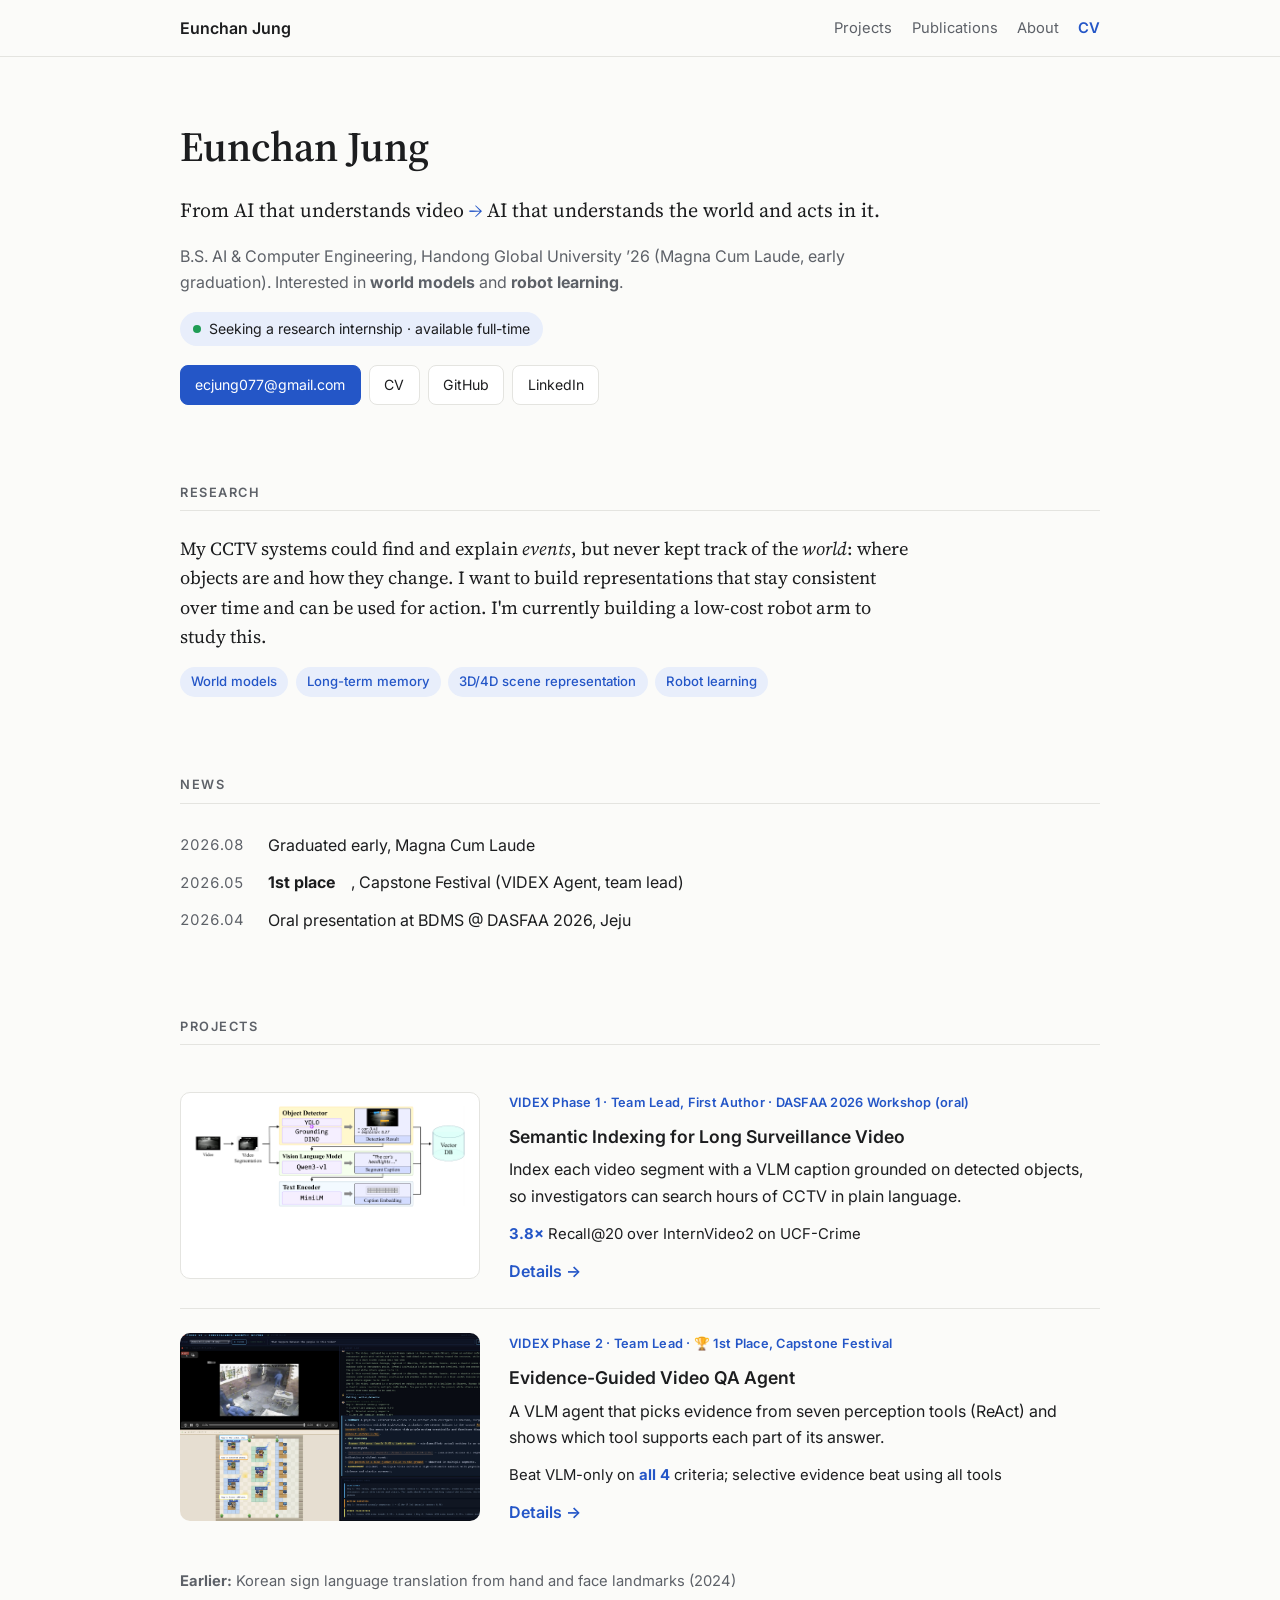
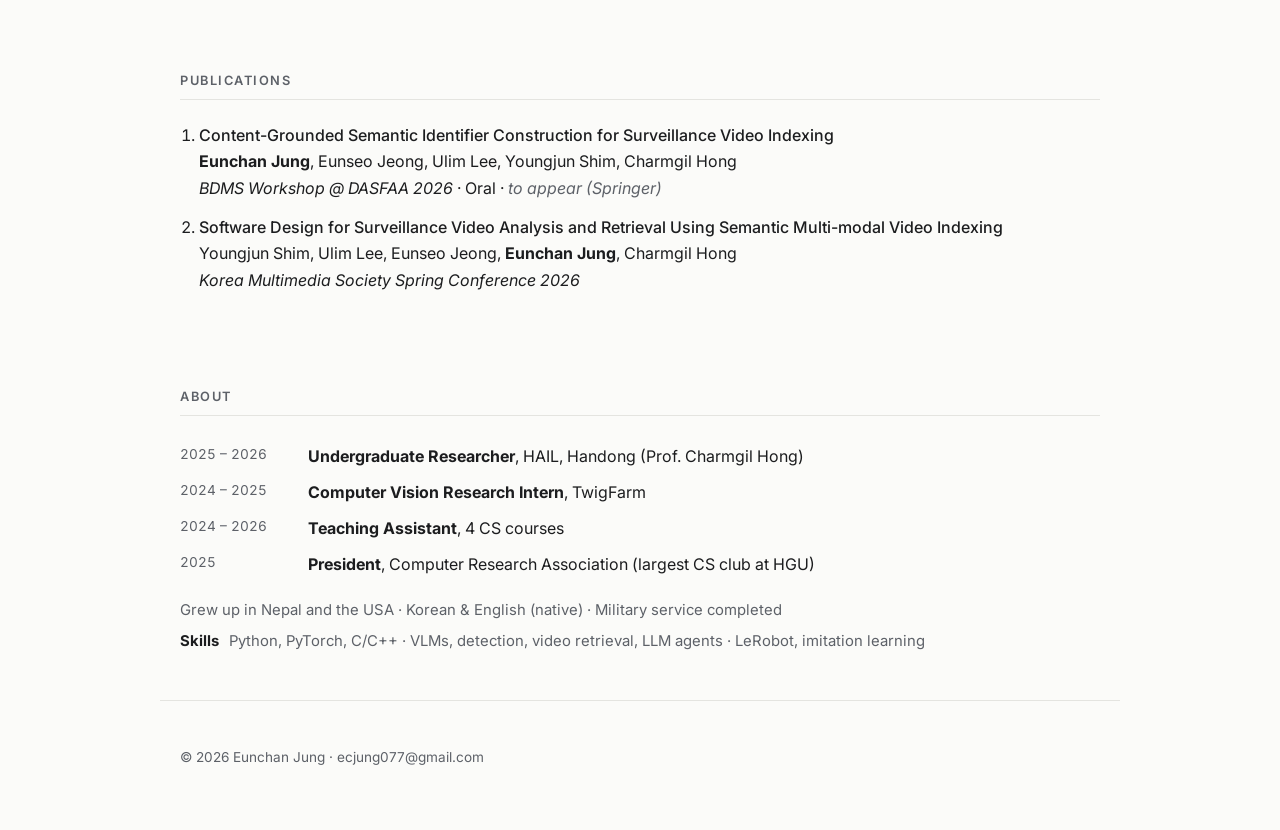
==== index.html @ 6996e704 "Initial personal website Co-Authored-By: Claude Opus 5.5 <noreply@anthropic.com>" ====
<!DOCTYPE html>
<html lang="en">
<head>
  <meta charset="UTF-8" />
  <meta name="viewport" content="width=device-width, initial-scale=1.0" />
  <title>Eunchan Jung</title>
  <meta name="description" content="Eunchan Jung — from video understanding to world models and robot learning." />
  <link rel="preconnect" href="https://fonts.googleapis.com" />
  <link rel="preconnect" href="https://fonts.gstatic.com" crossorigin />
  <link href="https://fonts.googleapis.com/css2?family=Inter:wght@400;500;600;700&family=Source+Serif+4:wght@500;600&display=swap" rel="stylesheet" />
  <link rel="stylesheet" href="css/style.css" />
</head>
<body>

  <header class="nav">
    <div class="wrap nav-inner">
      <a class="nav-name" href="#top">Eunchan Jung</a>
      <nav class="nav-links">
        <a href="#projects">Projects</a>
        <a href="#publications">Publications</a>
        <a href="#about">About</a>
        <a href="assets/pdf/Eunchan_Jung_CV.pdf" class="nav-cv">CV</a>
      </nav>
    </div>
  </header>

  <main id="top" class="wrap">

    <!-- ===================== HERO ===================== -->
    <!-- When the intro video is ready: remove "solo" and uncomment the video block below. -->
    <section class="hero solo">
      <div class="hero-text">
        <img class="avatar" src="assets/img/profile.jpg" alt="Eunchan Jung" onerror="this.style.display='none'" />
        <h1>Eunchan Jung</h1>
        <p class="tagline">From AI that understands video <span class="arrow">→</span> AI that understands the world and acts in it.</p>
        <p class="lead">
          B.S. AI &amp; Computer Engineering, Handong Global University ’26 (Magna Cum Laude, early graduation).
          Interested in <strong>world models</strong> and <strong>robot learning</strong>.
        </p>
        <p class="status"><span class="dot"></span> Seeking a research internship · available full-time</p>
        <div class="links">
          <a class="btn primary" href="mailto:ecjung077@gmail.com">ecjung077@gmail.com</a>
          <a class="btn" href="assets/pdf/Eunchan_Jung_CV.pdf">CV</a>
          <a class="btn" href="https://github.com/248Kobe">GitHub</a>
          <a class="btn" href="https://www.linkedin.com/in/ecjung077/">LinkedIn</a>
        </div>
      </div>
      <!-- TODO: 60-second intro video
      <div class="media video">
        <iframe src="https://www.youtube.com/embed/VIDEO_ID" title="Intro" allowfullscreen></iframe>
      </div>
      -->
    </section>

    <!-- ===================== RESEARCH ===================== -->
    <section id="research">
      <h2>Research</h2>
      <p class="statement">
        My CCTV systems could find and explain <em>events</em>, but never kept track of the <em>world</em>:
        where objects are and how they change. I want to build representations that stay consistent over time
        and can be used for action. I'm currently building a low-cost robot arm to study this.
      </p>
      <p class="chips">
        <span>World models</span><span>Long-term memory</span><span>3D/4D scene representation</span><span>Robot learning</span>
      </p>
    </section>

    <!-- ===================== NEWS ===================== -->
    <section id="news">
      <h2>News</h2>
      <ul class="news">
        <li><time>2026.08</time> Graduated early, Magna Cum Laude</li>
        <li><time>2026.05</time> <strong>1st place</strong>, Capstone Festival (VIDEX Agent, team lead)</li>
        <li><time>2026.04</time> Oral presentation at BDMS @ DASFAA 2026, Jeju</li>
      </ul>
    </section>

    <!-- ===================== PROJECTS ===================== -->
    <section id="projects">
      <h2>Projects</h2>

      <article class="project">
        <a class="media fig" href="videx.html#phase1">
          <img src="assets/img/videx_phase1.png" alt="VIDEX semantic indexing pipeline" />
        </a>
        <div class="project-body">
          <p class="kicker">VIDEX Phase 1 · Team Lead, First Author · DASFAA 2026 Workshop (oral)</p>
          <h3>Semantic Indexing for Long Surveillance Video</h3>
          <p>Index each video segment with a VLM caption grounded on detected objects, so investigators can search hours of CCTV in plain language.</p>
          <p class="result"><b>3.8×</b> Recall@20 over InternVideo2 on UCF-Crime</p>
          <a class="more" href="videx.html#phase1">Details →</a>
        </div>
      </article>

      <article class="project">
        <a class="media" href="videx.html#phase2">
          <img src="assets/img/videx_agent_gui.jpg" alt="VIDEX Agent interface" />
        </a>
        <div class="project-body">
          <p class="kicker">VIDEX Phase 2 · Team Lead · 🏆 1st Place, Capstone Festival</p>
          <h3>Evidence-Guided Video QA Agent</h3>
          <p>A VLM agent that picks evidence from seven perception tools (ReAct) and shows which tool supports each part of its answer.</p>
          <p class="result">Beat VLM-only on <b>all 4</b> criteria; selective evidence beat using all tools</p>
          <a class="more" href="videx.html#phase2">Details →</a>
        </div>
      </article>

      <!-- Robot arm card: hidden until results are in; then uncomment and move above VIDEX.
      <article class="project" id="robot">
        <div class="media">
          TODO: img src="assets/img/robot_arm.gif"
          <div class="placeholder">Robot arm GIF</div>
        </div>
        <div class="project-body">
          <p class="kicker">Independent · In progress</p>
          <h3>When Robot Policies Lose Track of the World</h3>
          <p>A 3D-printed robot arm and ACT policies, tested under object displacement and occlusion.</p>
          TODO result line: Success drops from X% to Y% when ...
        </div>
      </article>
      -->

      <p class="earlier"><b>Earlier:</b> Korean sign language translation from hand and face landmarks (2024)</p>
    </section>

    <!-- ===================== PUBLICATIONS ===================== -->
    <section id="publications">
      <h2>Publications</h2>
      <ol class="pubs">
        <li>
          <span class="pub-title">Content-Grounded Semantic Identifier Construction for Surveillance Video Indexing</span>
          <strong>Eunchan Jung</strong>, Eunseo Jeong, Ulim Lee, Youngjun Shim, Charmgil Hong<br />
          <em>BDMS Workshop @ DASFAA 2026</em> · Oral · <span class="soon">to appear (Springer)</span>
          <!-- TODO: when published, add <a href="SPRINGER_URL">[Springer]</a> -->
        </li>
        <li>
          <span class="pub-title">Software Design for Surveillance Video Analysis and Retrieval Using Semantic Multi-modal Video Indexing</span>
          Youngjun Shim, Ulim Lee, Eunseo Jeong, <strong>Eunchan Jung</strong>, Charmgil Hong<br />
          <em>Korea Multimedia Society Spring Conference 2026</em>
        </li>
      </ol>
    </section>

    <!-- ===================== ABOUT ===================== -->
    <section id="about">
      <h2>About</h2>
      <ul class="timeline">
        <li><span class="when">2025 – 2026</span><div><strong>Undergraduate Researcher</strong>, HAIL, Handong (Prof. Charmgil Hong)</div></li>
        <li><span class="when">2024 – 2025</span><div><strong>Computer Vision Research Intern</strong>, TwigFarm</div></li>
        <li><span class="when">2024 – 2026</span><div><strong>Teaching Assistant</strong>, 4 CS courses</div></li>
        <li><span class="when">2025</span><div><strong>President</strong>, Computer Research Association (largest CS club at HGU)</div></li>
      </ul>
      <p class="about-line">
        Grew up in Nepal and the USA · Korean &amp; English (native) · Military service completed
      </p>
      <p class="about-line">
        <b>Skills</b> Python, PyTorch, C/C++ · VLMs, detection, video retrieval, LLM agents · LeRobot, imitation learning
      </p>
    </section>

  </main>

  <footer class="wrap footer">
    <p>© <span id="year"></span> Eunchan Jung · ecjung077@gmail.com</p>
  </footer>
  <script>document.getElementById('year').textContent = new Date().getFullYear();</script>
</body>
</html>
---- css/style.css ----
/* ---------- Tokens ---------- */
:root {
  --bg: #fbfbf9;
  --surface: #ffffff;
  --text: #1c1d1f;
  --muted: #5d6168;
  --line: #e4e4e0;
  --accent: #2456c7;
  --accent-soft: #e8eefb;
  --ok: #1f9d55;
  --radius: 10px;
  --max: 960px;
  color-scheme: light;
}
@media (prefers-color-scheme: dark) {
  :root {
    --bg: #131416;
    --surface: #1b1c1f;
    --text: #e8e8e6;
    --muted: #a0a3a9;
    --line: #2c2e32;
    --accent: #7ea2ff;
    --accent-soft: #1e2740;
    color-scheme: dark;
  }
}

/* ---------- Base ---------- */
* { box-sizing: border-box; }
html { scroll-behavior: smooth; scroll-padding-top: 72px; }
body {
  margin: 0;
  background: var(--bg);
  color: var(--text);
  font: 16px/1.65 "Inter", system-ui, -apple-system, "Segoe UI", sans-serif;
}
img { max-width: 100%; display: block; }
a { color: var(--accent); text-decoration: none; }
a:hover { text-decoration: underline; }
.wrap { max-width: var(--max); margin: 0 auto; padding-inline: 20px; }

h1, h2, h3 { line-height: 1.25; margin: 0 0 .5em; }
h1 { font-family: "Source Serif 4", Georgia, serif; font-size: clamp(2rem, 5vw, 2.6rem); font-weight: 600; }
h2 {
  font-size: .8rem; letter-spacing: .12em; text-transform: uppercase;
  color: var(--muted); font-weight: 600;
  padding-bottom: .6rem; border-bottom: 1px solid var(--line); margin-bottom: 1.4rem;
}
h3 { font-size: 1.1rem; font-weight: 600; }
section { padding-block: 2.5rem; }

/* ---------- Nav ---------- */
.nav {
  position: sticky; top: 0; z-index: 10;
  background: color-mix(in srgb, var(--bg) 88%, transparent);
  backdrop-filter: blur(8px);
  border-bottom: 1px solid var(--line);
}
.nav-inner { display: flex; align-items: center; justify-content: space-between; height: 56px; gap: 1rem; }
.nav-name { font-weight: 600; color: var(--text); }
.nav-links { display: flex; gap: 1.2rem; font-size: .92rem; }
.nav-links a { color: var(--muted); }
.nav-links a:hover { color: var(--text); text-decoration: none; }
.nav-links .nav-cv { color: var(--accent); font-weight: 600; }
@media (max-width: 600px) {
  .nav-links a:not(.nav-cv) { display: none; }
}

/* ---------- Hero ---------- */
.hero {
  display: grid; grid-template-columns: 1.1fr 1fr; gap: 2.5rem; align-items: center;
  padding-block: 4rem 2.5rem;
}
.avatar { width: 88px; height: 88px; border-radius: 50%; object-fit: cover; margin-bottom: 1rem; }
.tagline { font-family: "Source Serif 4", Georgia, serif; font-size: 1.25rem; margin: 0 0 1rem; }
.tagline .arrow { color: var(--accent); }
.lead { color: var(--muted); margin: 0 0 1rem; }
.status {
  display: inline-flex; align-items: center; gap: .5rem;
  font-size: .88rem; padding: .35rem .8rem; border-radius: 999px;
  background: var(--accent-soft); margin: 0 0 1.2rem;
}
.dot { width: 8px; height: 8px; border-radius: 50%; background: var(--ok); }
.links { display: flex; flex-wrap: wrap; gap: .5rem; }
.btn {
  font-size: .88rem; padding: .45rem .9rem; border-radius: 8px;
  border: 1px solid var(--line); color: var(--text); background: var(--surface);
}
.btn:hover { border-color: var(--accent); text-decoration: none; }
.btn.primary { background: var(--accent); border-color: var(--accent); color: #fff; }
.hero.solo { grid-template-columns: 1fr; max-width: 46rem; }
@media (max-width: 760px) {
  .hero { grid-template-columns: 1fr; padding-top: 2.5rem; }
}

/* ---------- Media / placeholders ---------- */
.media { aspect-ratio: 16 / 10; border-radius: var(--radius); overflow: hidden; background: var(--surface); max-width: 100%; }
.media.video { aspect-ratio: 16 / 9; }
.media iframe, .media img, .media video { width: 100%; height: 100%; border: 0; object-fit: cover; }
.placeholder {
  height: 100%; display: grid; place-items: center; text-align: center;
  border: 2px dashed var(--line); border-radius: var(--radius);
  color: var(--muted); font-size: .9rem; padding: 1rem;
}

/* ---------- News ---------- */
.news { list-style: none; padding: 0; margin: 0; }
.news li { display: flex; gap: 1rem; padding: .35rem 0; }
.news time { flex: 0 0 4.5rem; color: var(--muted); font-variant-numeric: tabular-nums; font-size: .92rem; padding-top: .1rem; }

/* ---------- Research ---------- */
.interests { padding-left: 1.2rem; }
.interests li { margin-bottom: .35rem; }

/* ---------- Projects ---------- */
.project {
  display: grid; grid-template-columns: 300px 1fr; gap: 1.8rem;
  padding: 1.5rem 0; border-bottom: 1px solid var(--line);
}
.project:last-of-type { border-bottom: 0; }
.project p { margin: 0 0 .8rem; }
.kicker { font-size: .8rem; color: var(--accent); font-weight: 600; letter-spacing: .02em; }
.takeaway { background: var(--accent-soft); padding: .6rem .9rem; border-radius: 8px; font-size: .95rem; }
.tags { display: flex; flex-wrap: wrap; gap: .4rem; }
.tags span { font-size: .75rem; padding: .15rem .55rem; border-radius: 999px; border: 1px solid var(--line); color: var(--muted); }
.plinks { font-size: .9rem; font-weight: 500; }
.phases { padding-left: 1.1rem; margin: 0 0 .8rem; font-size: .95rem; }
.phases li { margin-bottom: .3rem; }
@media (max-width: 760px) {
  .project { grid-template-columns: 1fr; gap: 1rem; }
}

.table-wrap { overflow-x: auto; margin-bottom: .8rem; }
table { border-collapse: collapse; width: 100%; font-size: .9rem; }
th, td { text-align: left; padding: .4rem .7rem; border-bottom: 1px solid var(--line); }
th { color: var(--muted); font-weight: 600; }
td:last-child, th:last-child { text-align: right; font-variant-numeric: tabular-nums; }

/* ---------- Publications ---------- */
.pubs { padding-left: 1.2rem; }
.pubs li { margin-bottom: .8rem; }
.pub-title { display: block; font-weight: 500; }

/* ---------- About ---------- */
.about-grid { display: grid; grid-template-columns: repeat(auto-fit, minmax(220px, 1fr)); gap: 1.5rem; }
.about-grid p { margin: 0; color: var(--muted); }
.about-grid strong { color: var(--text); }

/* Project groups */
.group-head { margin: 1.5rem 0 .2rem; }
.group-head:first-of-type { margin-top: 0; }
.group-head h3 { font-size: 1.25rem; margin-bottom: .3rem; }
.group-head p { margin: 0; color: var(--muted); font-size: .92rem; }
.arc { display: inline-block; margin-top: .3rem; color: var(--text); }
.arc .arrow { color: var(--accent); }
.project h4 { font-size: 1.08rem; margin: 0 0 .6rem; line-height: 1.3; }
.project .media img { object-fit: cover; object-position: left top; }
.role { font-size: .93rem; border-left: 3px solid var(--accent); padding-left: .8rem; }
.soon { color: var(--muted); font-weight: 400; font-style: italic; }
tr.best td { font-weight: 600; color: var(--accent); }
.compact { list-style: none; padding: 0; margin: 0; }
.compact li { padding: .6rem 0; color: var(--muted); font-size: .95rem; }
.compact strong { color: var(--text); }
.when { color: var(--muted); font-size: .85rem; font-variant-numeric: tabular-nums; }

/* Project detail page */
.page-head { padding-block: 3.5rem 1.5rem; }
.page-head .meta { color: var(--muted); font-size: .9rem; margin: 0; }
.demo { padding-block: 0 1rem; }
.demo .media { max-width: 820px; }
.two-col { display: grid; grid-template-columns: 1fr 1fr; gap: 2rem; margin-bottom: 1rem; }
@media (max-width: 760px) { .two-col { grid-template-columns: 1fr; gap: .5rem; } }
section h4 { font-size: .98rem; margin: 1rem 0 .5rem; }
.steps { padding-left: 1.2rem; margin: 0; }
.steps li { margin-bottom: .45rem; }
.figure { margin: 1.5rem 0; }
.figure img { border-radius: var(--radius); border: 1px solid var(--line); }
/* Paper figures have a white background: keep them on white in both themes */
.media.fig { background: #fff; border: 1px solid var(--line); display: grid; place-items: center; padding: .6rem; }
.project .media.fig img { object-fit: contain; }
.paper-fig img { background: #fff; padding: .8rem; max-width: 900px; width: 100%; }
.figure figcaption { color: var(--muted); font-size: .88rem; margin-top: .6rem; }
.note { color: var(--muted); font-size: .88rem; margin: 0 0 .6rem; }
.findings { padding-left: 1.2rem; margin: .5rem 0 1.2rem; }
.findings li { margin-bottom: .35rem; }
table.wide td:not(:first-child), table.wide th:not(:first-child) { text-align: right; font-variant-numeric: tabular-nums; }
td.bad { color: #c0392b; font-weight: 600; }
.more { font-weight: 600; }

/* Concise layout helpers */
.statement { font-family: "Source Serif 4", Georgia, serif; font-size: 1.15rem; line-height: 1.6; max-width: 46rem; margin: 0 0 1rem; }
.chips { display: flex; flex-wrap: wrap; gap: .45rem; margin: 0; }
.chips span { font-size: .82rem; padding: .25rem .7rem; border-radius: 999px; background: var(--accent-soft); color: var(--accent); font-weight: 500; }
.result { font-size: .93rem; color: var(--text); margin: 0 0 .7rem !important; }
.result b { color: var(--accent); }
a.media { display: block; }
a.media:hover { opacity: .92; }
.earlier { color: var(--muted); font-size: .92rem; margin: 1.2rem 0 0; }
.about-line { color: var(--muted); font-size: .93rem; margin: .4rem 0; }
.about-line b { color: var(--text); margin-right: .4rem; }
.brief { display: grid; grid-template-columns: 5.5rem 1fr; gap: .45rem 1rem; margin: 1rem 0 1.4rem; max-width: 46rem; }
.brief dt { font-weight: 600; font-size: .85rem; color: var(--accent); padding-top: .1rem; }
.brief dd { margin: 0; }
.narrow { max-width: 30rem; }
#phase1, #phase2 { border-top: 1px solid var(--line); }

/* Experience timeline */
.timeline { list-style: none; padding: 0; margin: 0 0 1rem; }
.timeline li { display: grid; grid-template-columns: 7rem 1fr; gap: 1rem; padding: .3rem 0; }
.timeline small { color: var(--muted); font-size: .88rem; }
@media (max-width: 600px) {
  .timeline li { grid-template-columns: 1fr; gap: 0; }
}

.skills-title { margin-top: 2rem; }
.skills { display: grid; grid-template-columns: 11rem 1fr; gap: .55rem 1.2rem; margin: 0; }
.skills dt { font-weight: 600; font-size: .92rem; }
.skills dd { margin: 0; color: var(--muted); font-size: .95rem; }
.skills .learning { color: var(--accent); font-weight: 500; }
@media (max-width: 600px) {
  .skills { grid-template-columns: 1fr; gap: .1rem; }
  .skills dd { margin-bottom: .7rem; }
}

/* ---------- Footer ---------- */
.footer { padding-block: 2rem 3rem; color: var(--muted); font-size: .85rem; border-top: 1px solid var(--line); }
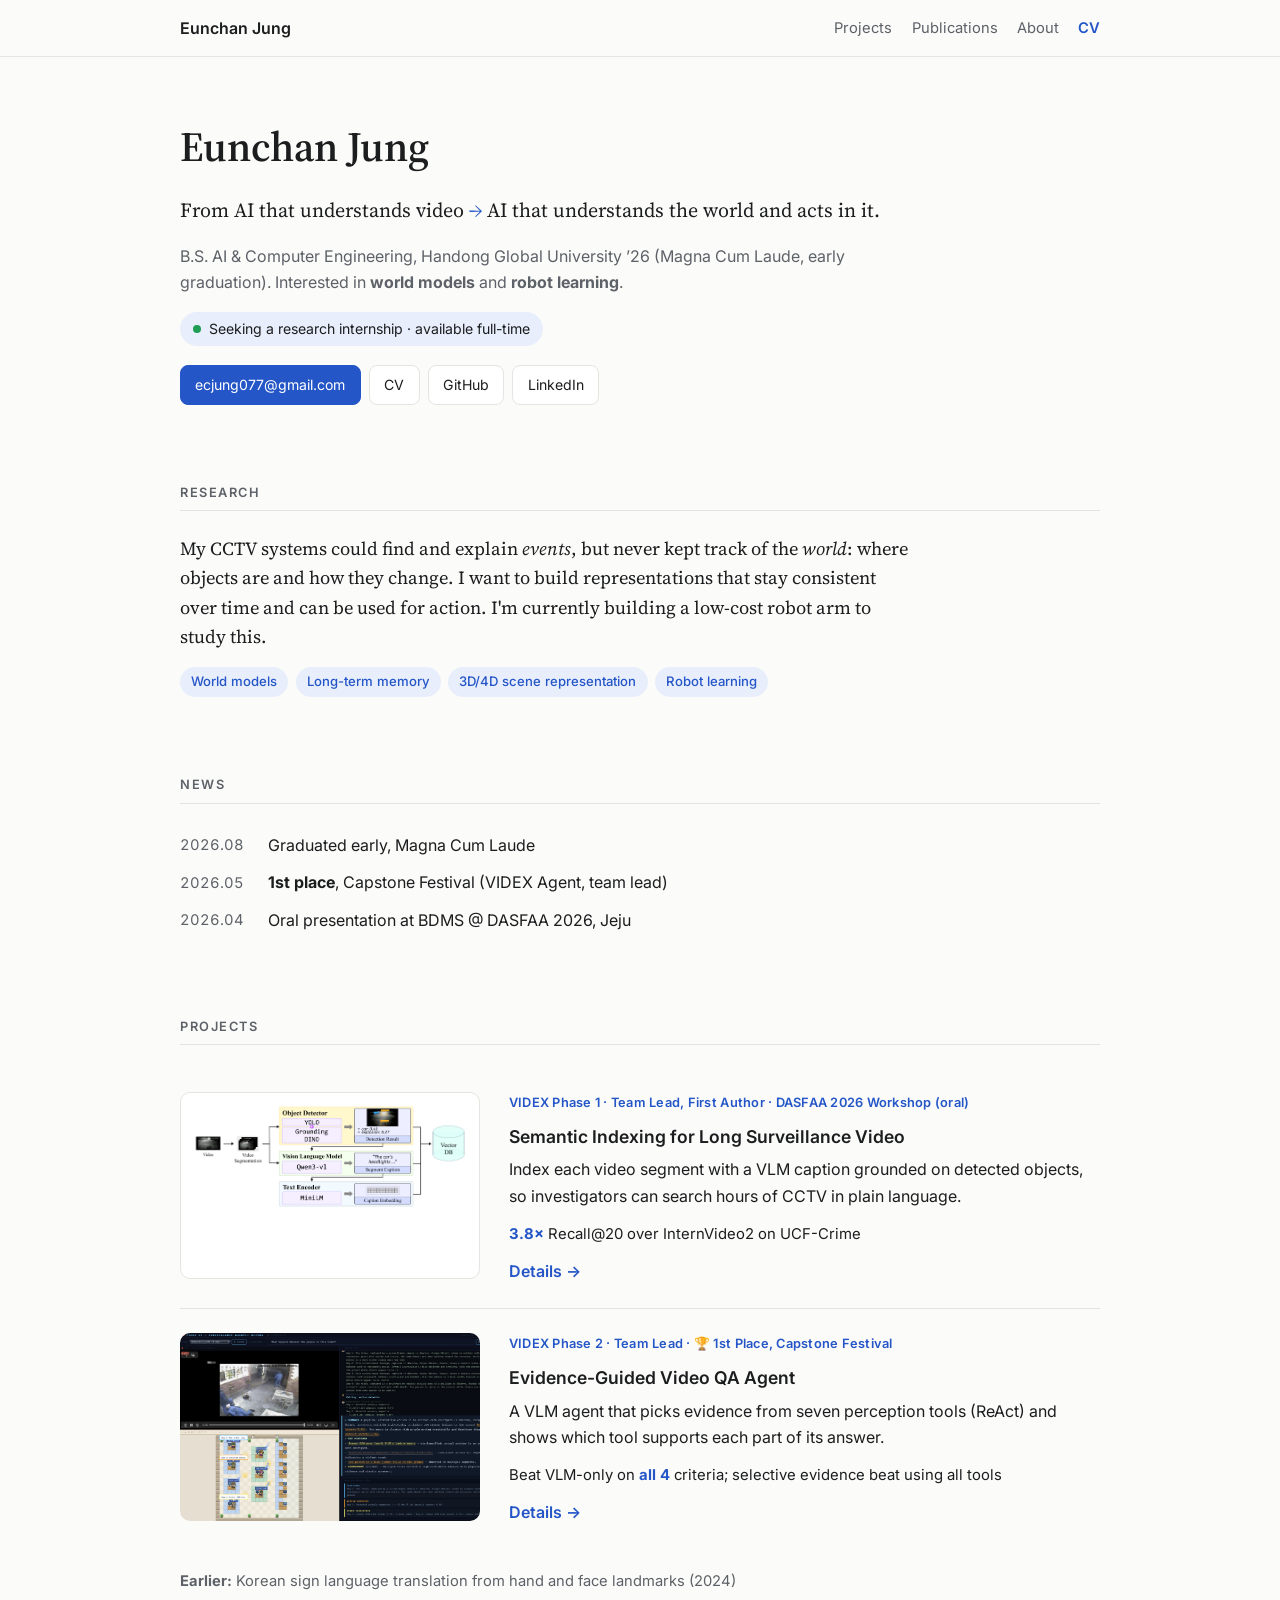
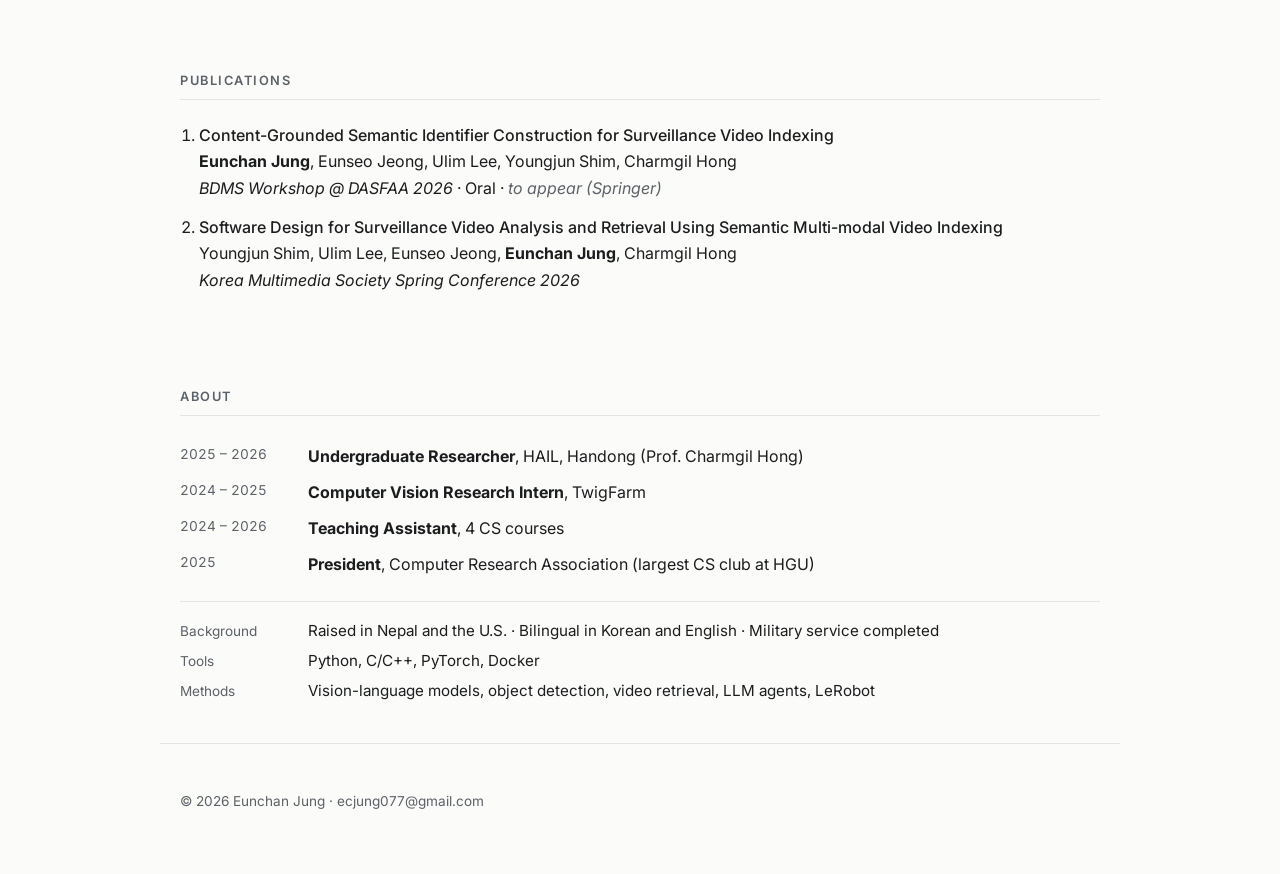
==== commit c9853e6b: "Tidy About section and fix News spacing Co-Authored-By: Claude Opus 5.5 <noreply@anthropic.com>" ====
--- a/index.html
+++ b/index.html
@@ -70,7 +70,7 @@
       <h2>News</h2>
       <ul class="news">
         <li><time>2026.08</time> Graduated early, Magna Cum Laude</li>
-        <li><time>2026.05</time> <strong>1st place</strong>, Capstone Festival (VIDEX Agent, team lead)</li>
+        <li><time>2026.05</time> <span><strong>1st place</strong>, Capstone Festival (VIDEX Agent, team lead)</span></li>
         <li><time>2026.04</time> Oral presentation at BDMS @ DASFAA 2026, Jeju</li>
       </ul>
     </section>
@@ -150,12 +150,11 @@
         <li><span class="when">2024 – 2026</span><div><strong>Teaching Assistant</strong>, 4 CS courses</div></li>
         <li><span class="when">2025</span><div><strong>President</strong>, Computer Research Association (largest CS club at HGU)</div></li>
       </ul>
-      <p class="about-line">
-        Grew up in Nepal and the USA · Korean &amp; English (native) · Military service completed
-      </p>
-      <p class="about-line">
-        <b>Skills</b> Python, PyTorch, C/C++ · VLMs, detection, video retrieval, LLM agents · LeRobot, imitation learning
-      </p>
+      <dl class="facts">
+        <dt>Background</dt><dd>Raised in Nepal and the U.S. · Bilingual in Korean and English · Military service completed</dd>
+        <dt>Tools</dt><dd>Python, C/C++, PyTorch, Docker</dd>
+        <dt>Methods</dt><dd>Vision-language models, object detection, video retrieval, LLM agents, LeRobot</dd>
+      </dl>
     </section>
 
   </main>
--- a/css/style.css
+++ b/css/style.css
@@ -204,6 +204,15 @@
 .narrow { max-width: 30rem; }
 #phase1, #phase2 { border-top: 1px solid var(--line); }
 
+/* About facts: aligned with the timeline columns */
+.facts { display: grid; grid-template-columns: 7rem 1fr; gap: .3rem 1rem; margin: 1.2rem 0 0; padding-top: 1rem; border-top: 1px solid var(--line); }
+.facts dt { color: var(--muted); font-size: .85rem; padding-top: .1rem; }
+.facts dd { margin: 0; font-size: .95rem; }
+@media (max-width: 600px) {
+  .facts { grid-template-columns: 1fr; gap: 0; }
+  .facts dd { margin-bottom: .5rem; }
+}
+
 /* Experience timeline */
 .timeline { list-style: none; padding: 0; margin: 0 0 1rem; }
 .timeline li { display: grid; grid-template-columns: 7rem 1fr; gap: 1rem; padding: .3rem 0; }
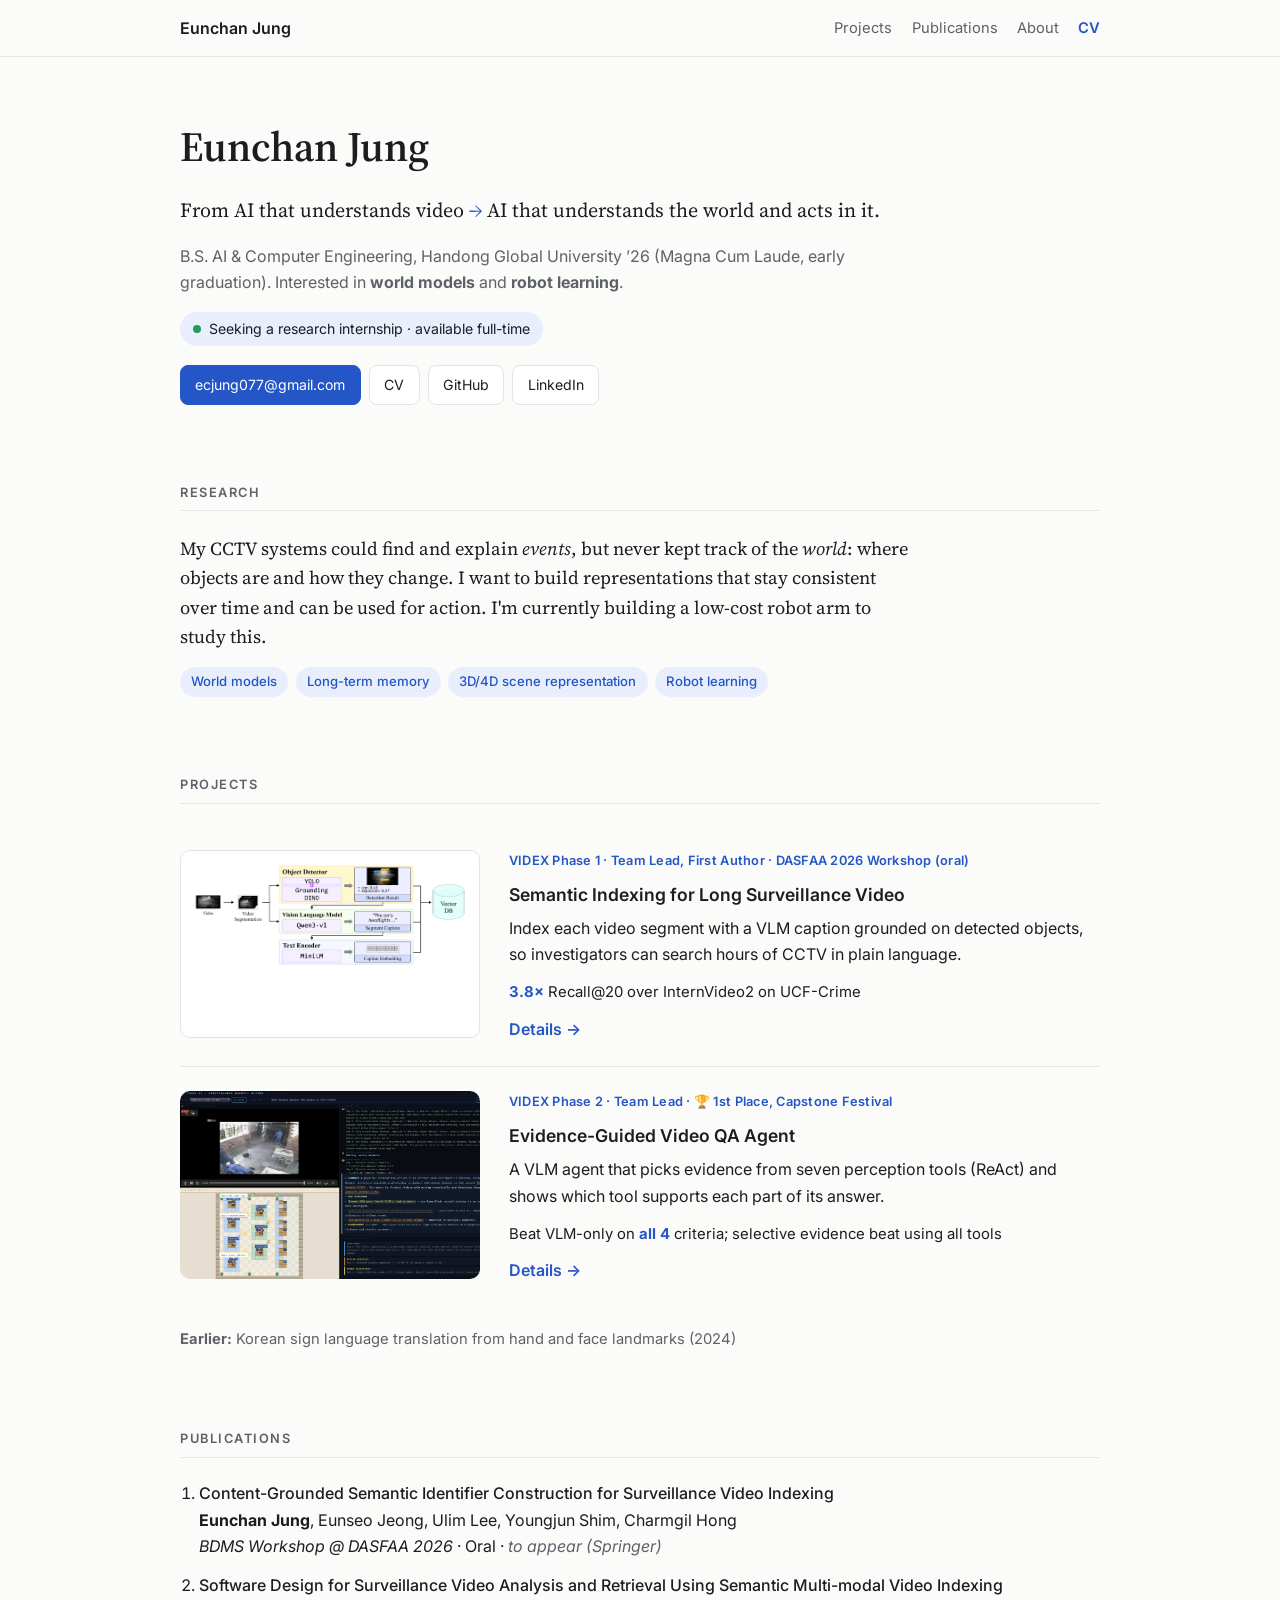
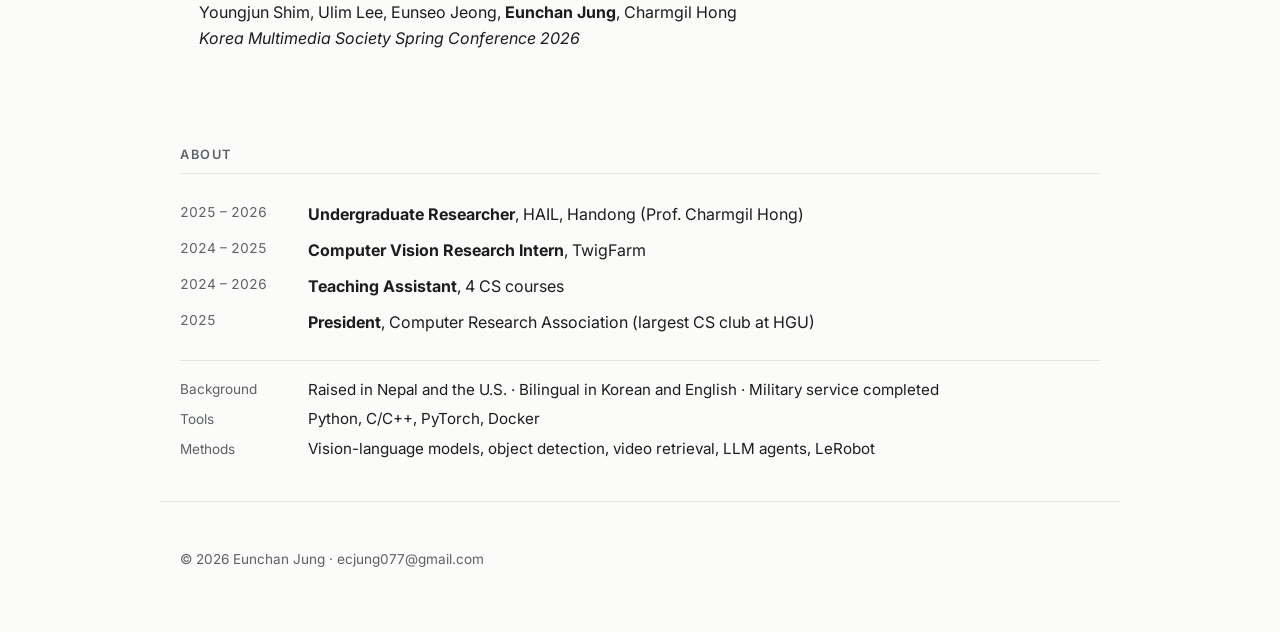
==== commit 6c305bab: "Remove News section Co-Authored-By: Claude Opus 5.5 <noreply@anthropic.com>" ====
--- a/index.html
+++ b/index.html
@@ -63,16 +63,6 @@
       <p class="chips">
         <span>World models</span><span>Long-term memory</span><span>3D/4D scene representation</span><span>Robot learning</span>
       </p>
-    </section>
-
-    <!-- ===================== NEWS ===================== -->
-    <section id="news">
-      <h2>News</h2>
-      <ul class="news">
-        <li><time>2026.08</time> Graduated early, Magna Cum Laude</li>
-        <li><time>2026.05</time> <span><strong>1st place</strong>, Capstone Festival (VIDEX Agent, team lead)</span></li>
-        <li><time>2026.04</time> Oral presentation at BDMS @ DASFAA 2026, Jeju</li>
-      </ul>
     </section>
 
     <!-- ===================== PROJECTS ===================== -->
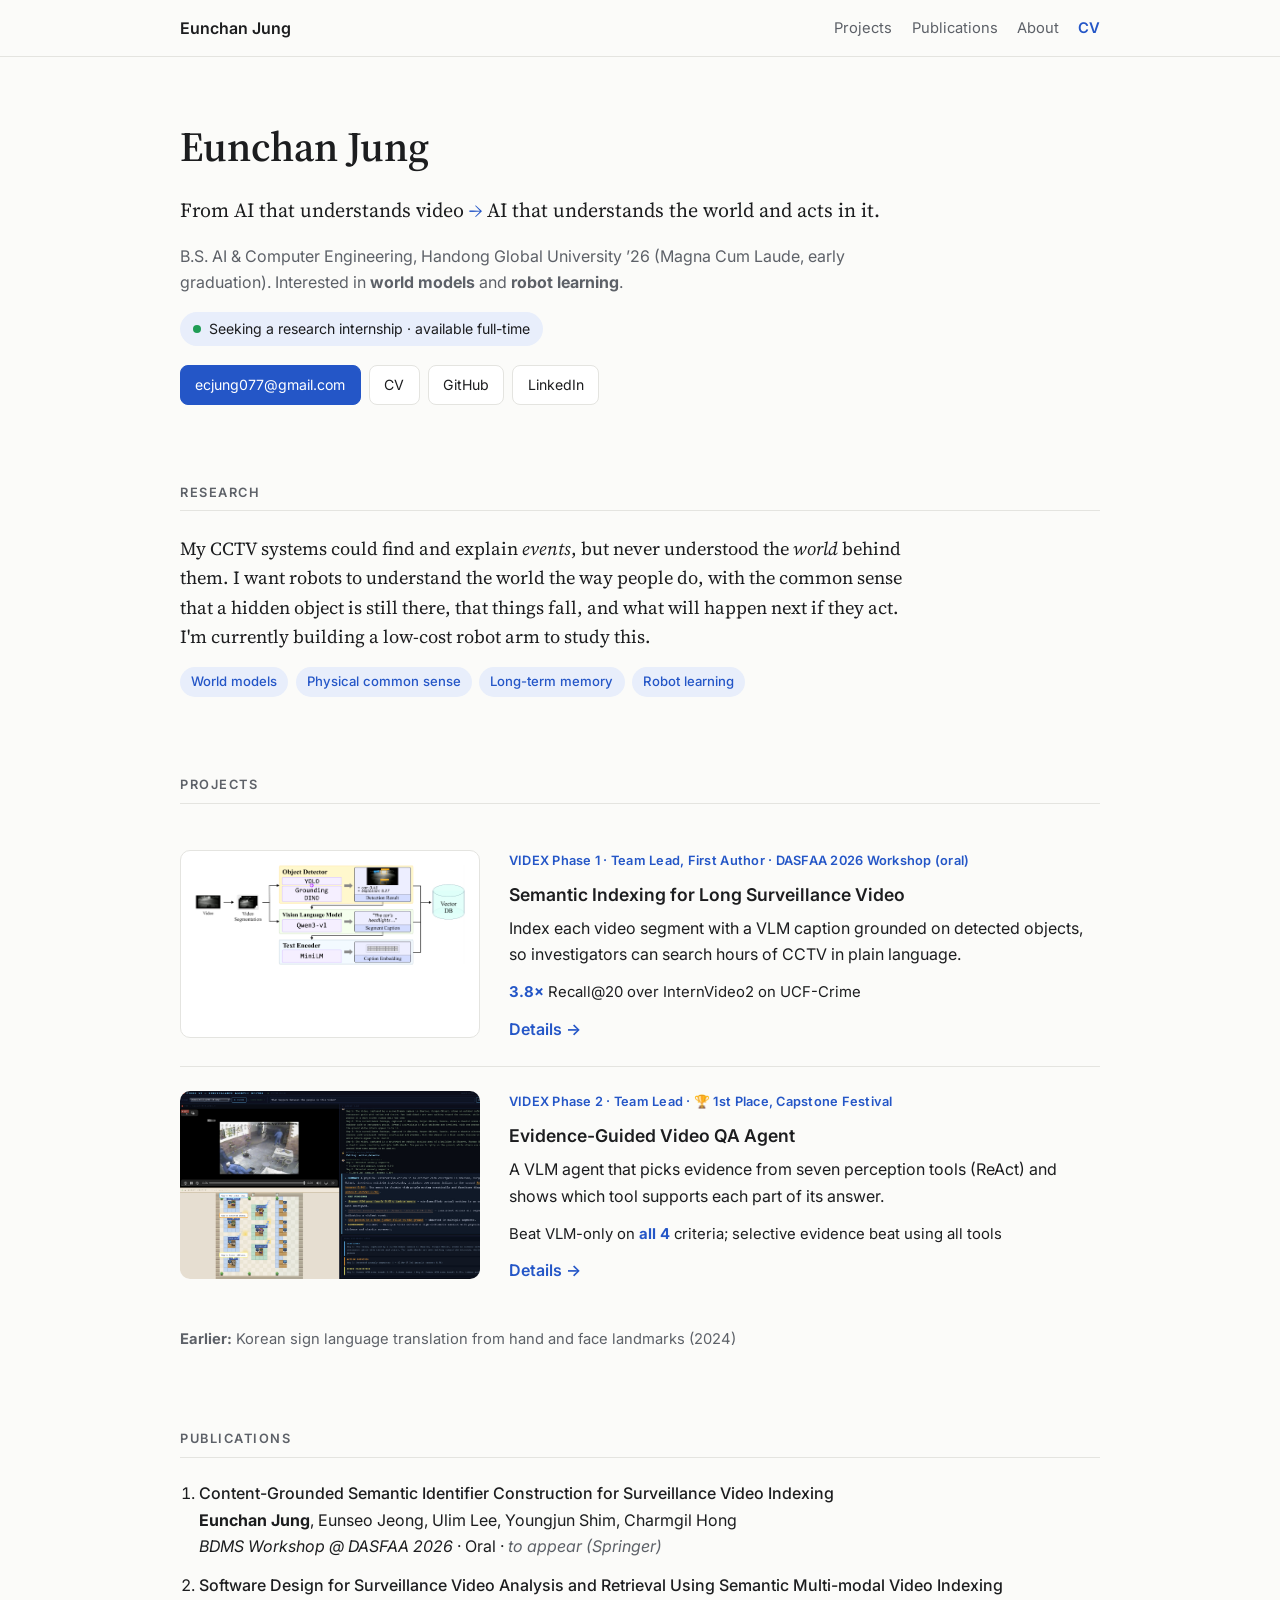
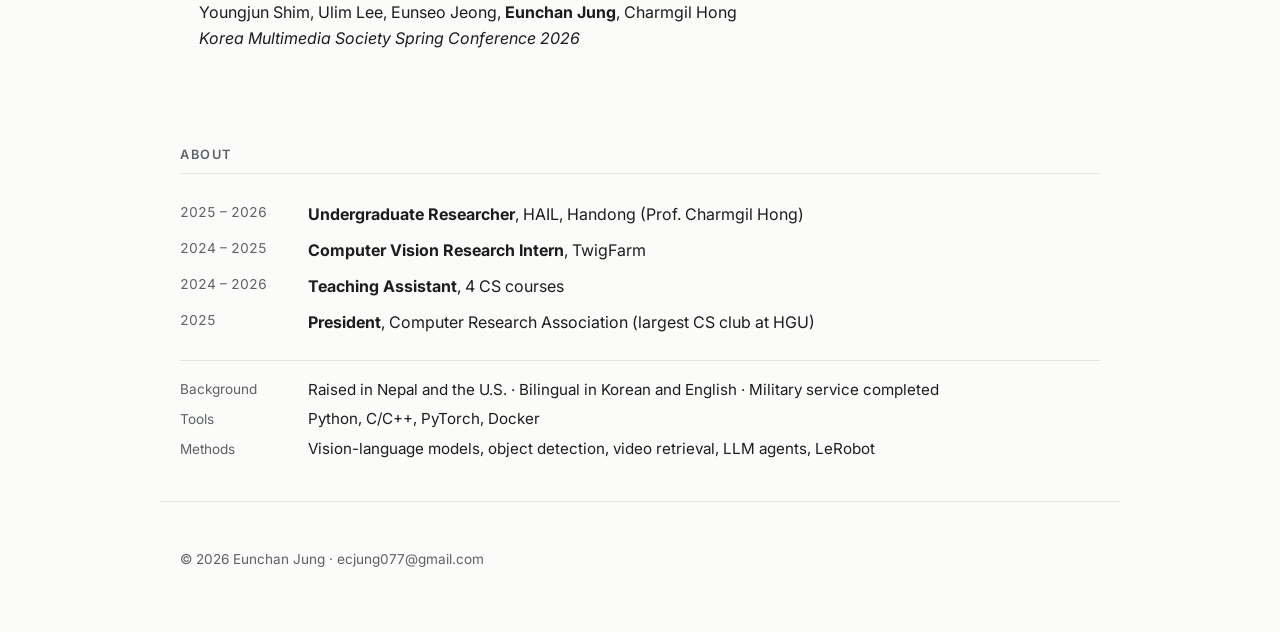
==== commit 764b76d5: "Rewrite research statement around human-like world understanding Co-Authored-By: Claude Opus 5.5 <no" ====
--- a/index.html
+++ b/index.html
@@ -56,12 +56,13 @@
     <section id="research">
       <h2>Research</h2>
       <p class="statement">
-        My CCTV systems could find and explain <em>events</em>, but never kept track of the <em>world</em>:
-        where objects are and how they change. I want to build representations that stay consistent over time
-        and can be used for action. I'm currently building a low-cost robot arm to study this.
+        My CCTV systems could find and explain <em>events</em>, but never understood the <em>world</em> behind them.
+        I want robots to understand the world the way people do, with the common sense that a hidden object
+        is still there, that things fall, and what will happen next if they act.
+        I'm currently building a low-cost robot arm to study this.
       </p>
       <p class="chips">
-        <span>World models</span><span>Long-term memory</span><span>3D/4D scene representation</span><span>Robot learning</span>
+        <span>World models</span><span>Physical common sense</span><span>Long-term memory</span><span>Robot learning</span>
       </p>
     </section>
 
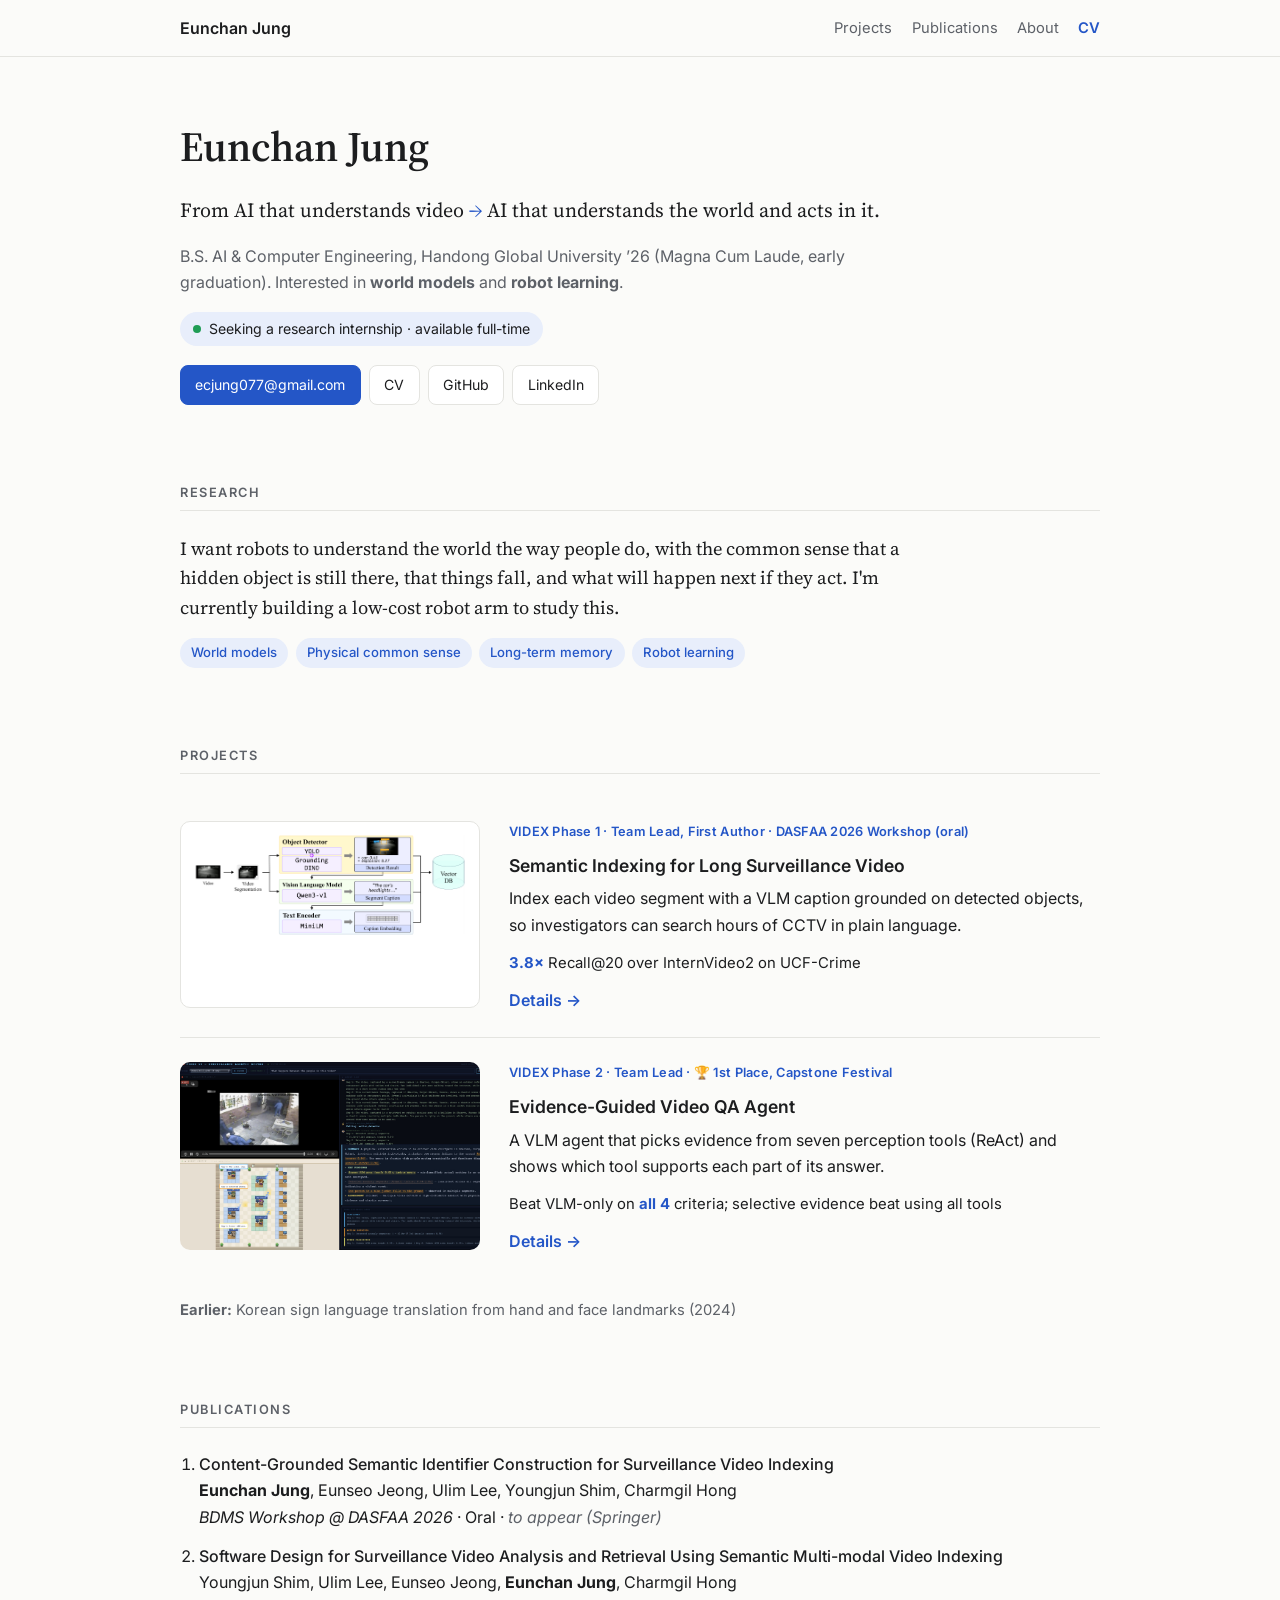
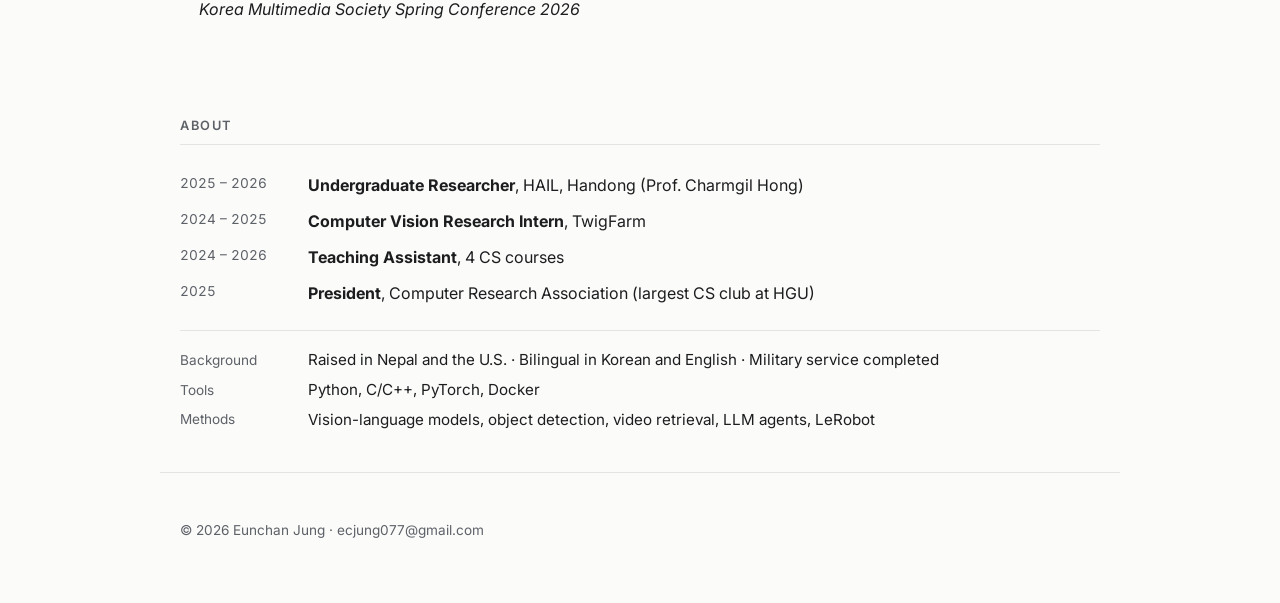
==== commit b5eeaf1e: "Shorten research statement Co-Authored-By: Claude Opus 5.5 <noreply@anthropic.com>" ====
--- a/index.html
+++ b/index.html
@@ -56,7 +56,6 @@
     <section id="research">
       <h2>Research</h2>
       <p class="statement">
-        My CCTV systems could find and explain <em>events</em>, but never understood the <em>world</em> behind them.
         I want robots to understand the world the way people do, with the common sense that a hidden object
         is still there, that things fall, and what will happen next if they act.
         I'm currently building a low-cost robot arm to study this.
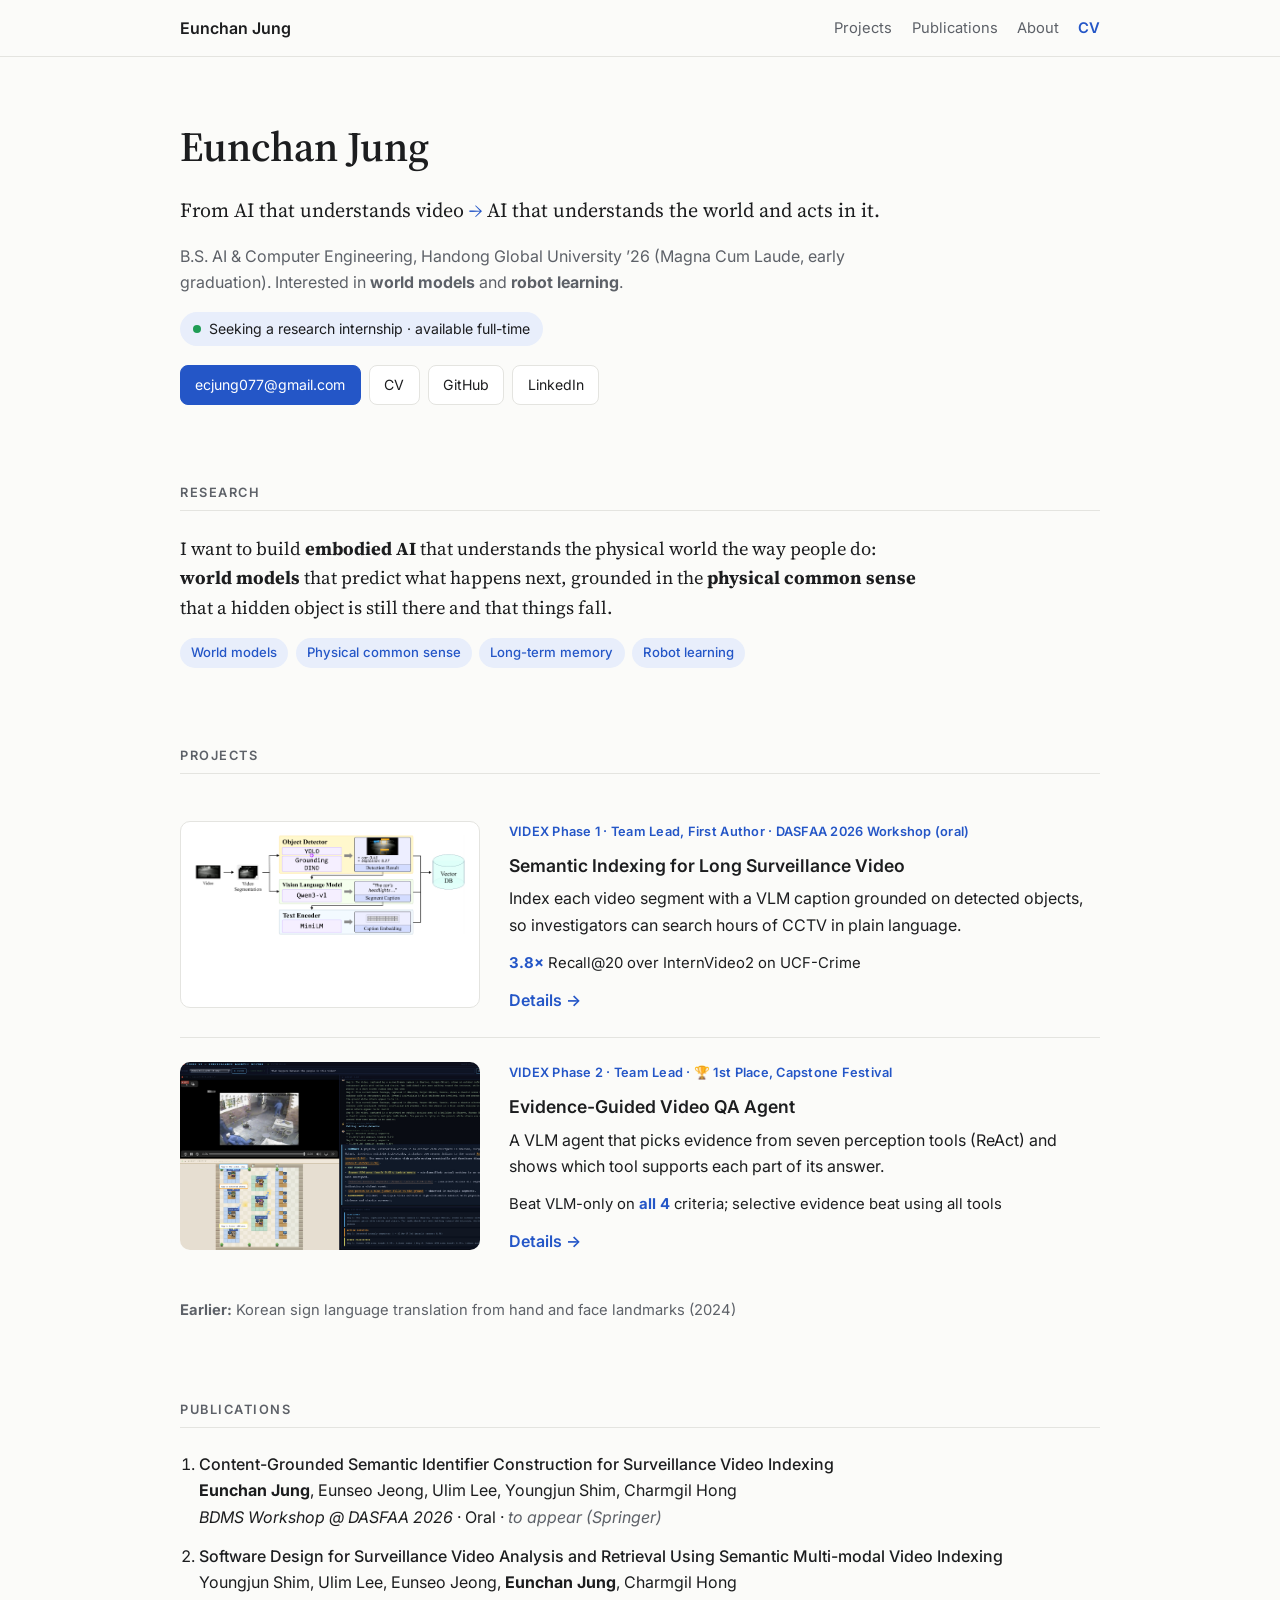
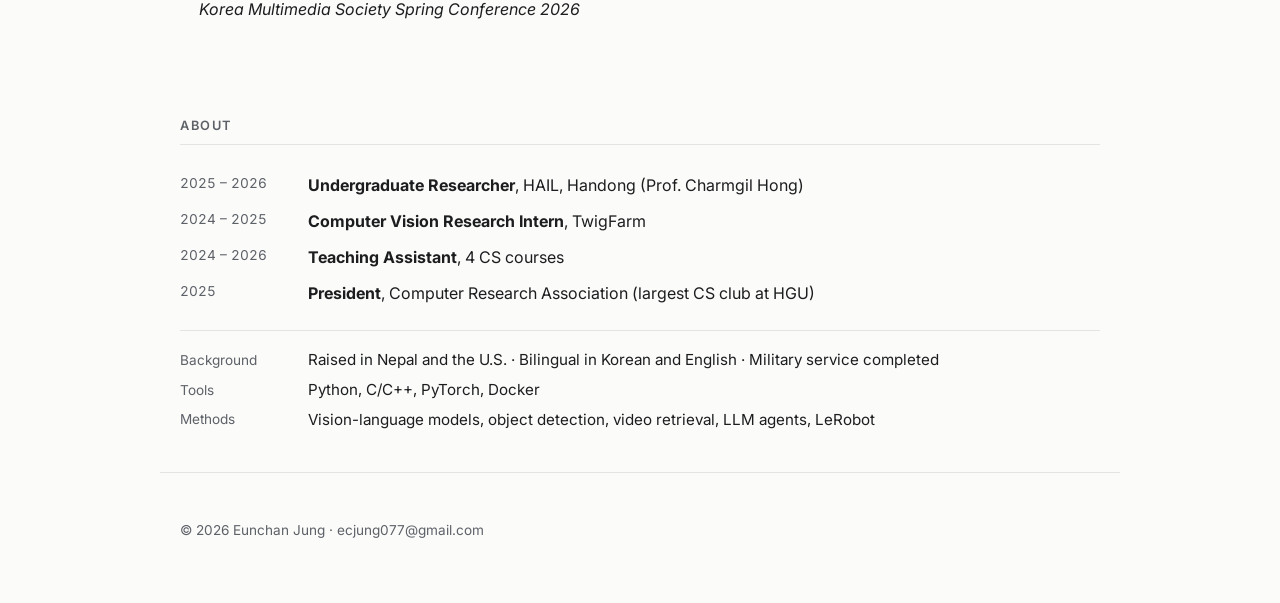
==== commit fa1a1948: "Reframe research statement with embodied AI terms Co-Authored-By: Claude Opus 5.5 <noreply@anthropic" ====
--- a/index.html
+++ b/index.html
@@ -56,9 +56,9 @@
     <section id="research">
       <h2>Research</h2>
       <p class="statement">
-        I want robots to understand the world the way people do, with the common sense that a hidden object
-        is still there, that things fall, and what will happen next if they act.
-        I'm currently building a low-cost robot arm to study this.
+        I want to build <strong>embodied AI</strong> that understands the physical world the way people do:
+        <strong>world models</strong> that predict what happens next, grounded in the
+        <strong>physical common sense</strong> that a hidden object is still there and that things fall.
       </p>
       <p class="chips">
         <span>World models</span><span>Physical common sense</span><span>Long-term memory</span><span>Robot learning</span>
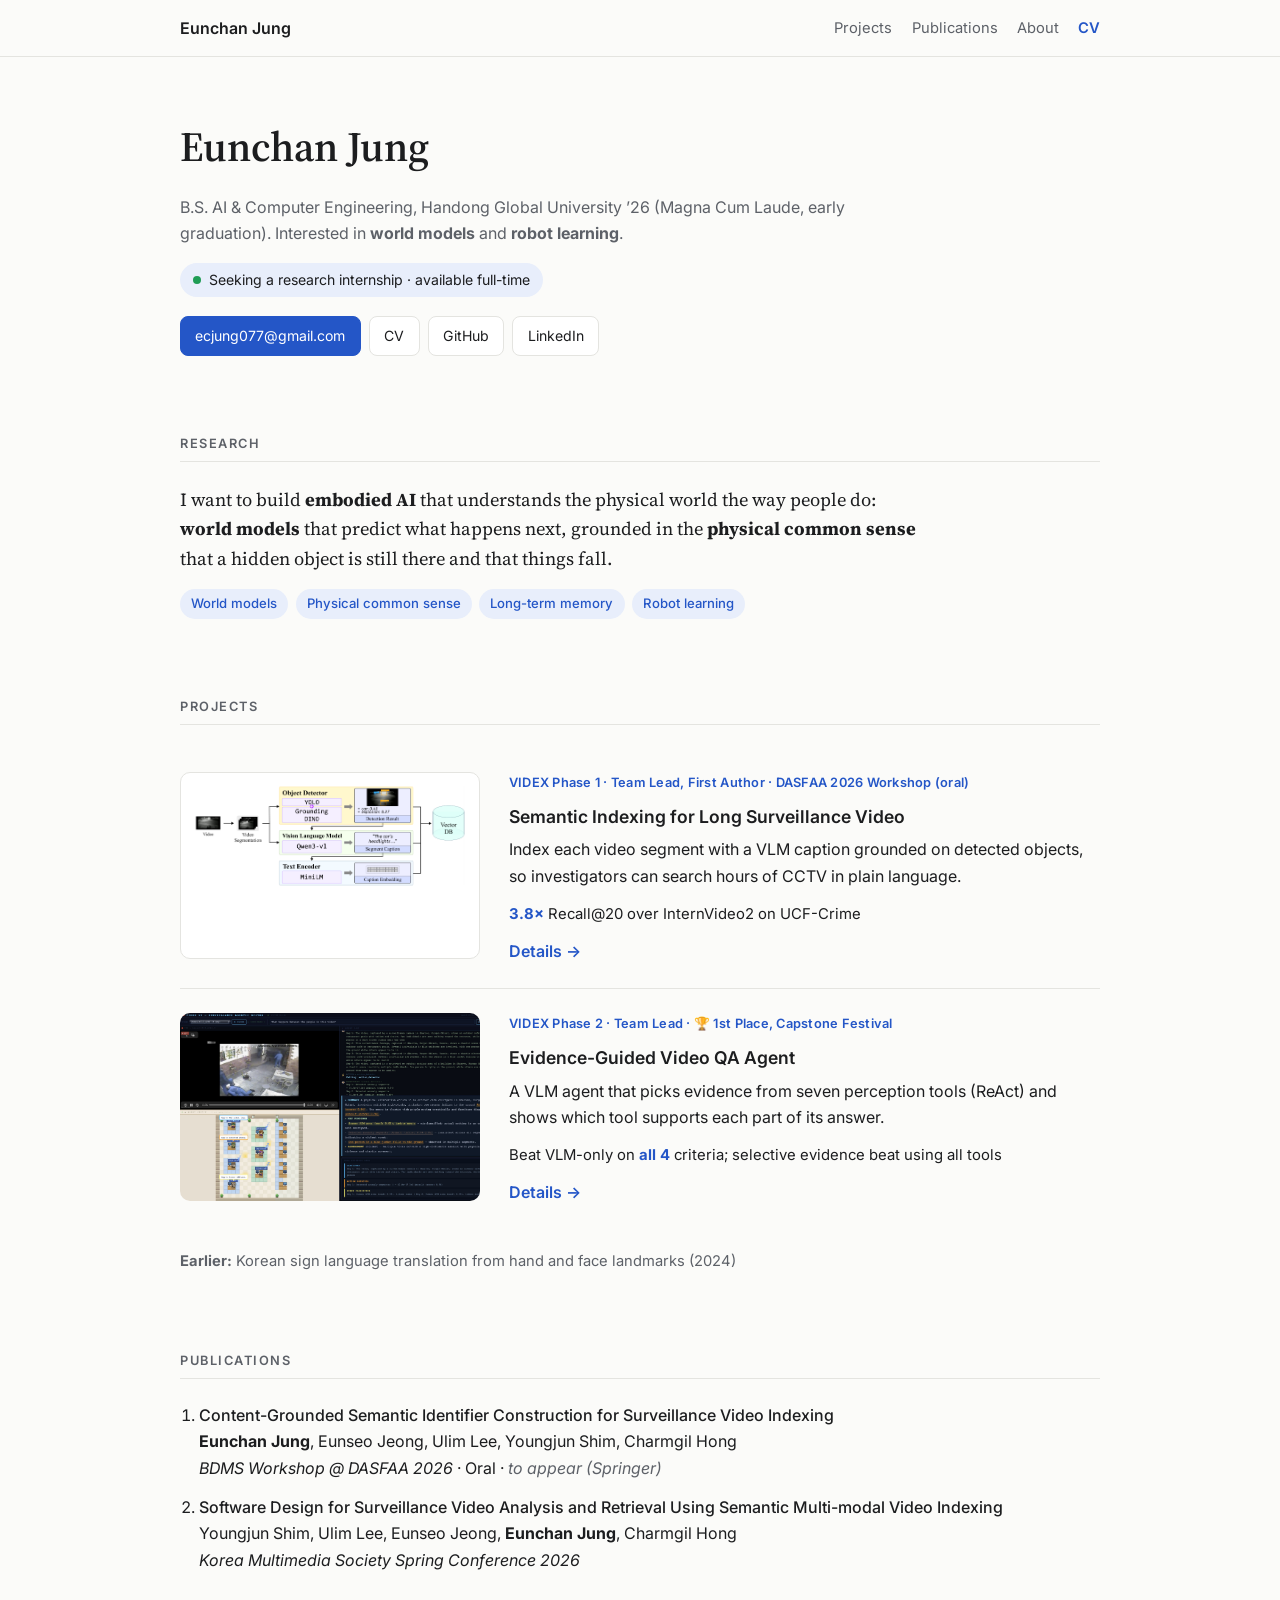
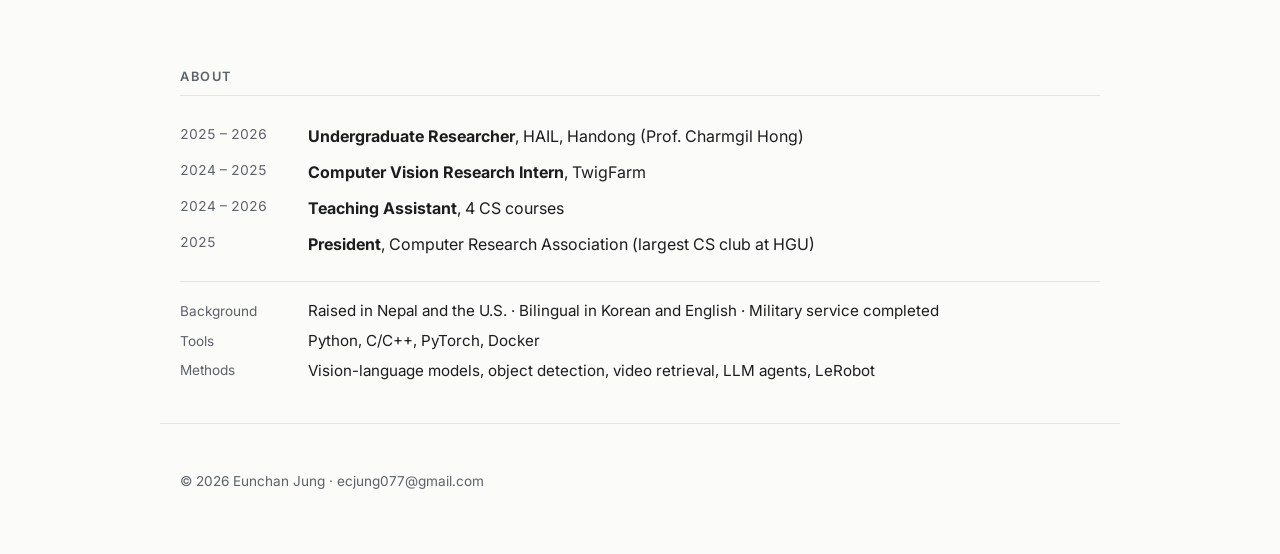
==== commit c289ed20: "Remove hero tagline Co-Authored-By: Claude Opus 5.5 <noreply@anthropic.com>" ====
--- a/index.html
+++ b/index.html
@@ -32,7 +32,6 @@
       <div class="hero-text">
         <img class="avatar" src="assets/img/profile.jpg" alt="Eunchan Jung" onerror="this.style.display='none'" />
         <h1>Eunchan Jung</h1>
-        <p class="tagline">From AI that understands video <span class="arrow">→</span> AI that understands the world and acts in it.</p>
         <p class="lead">
           B.S. AI &amp; Computer Engineering, Handong Global University ’26 (Magna Cum Laude, early graduation).
           Interested in <strong>world models</strong> and <strong>robot learning</strong>.
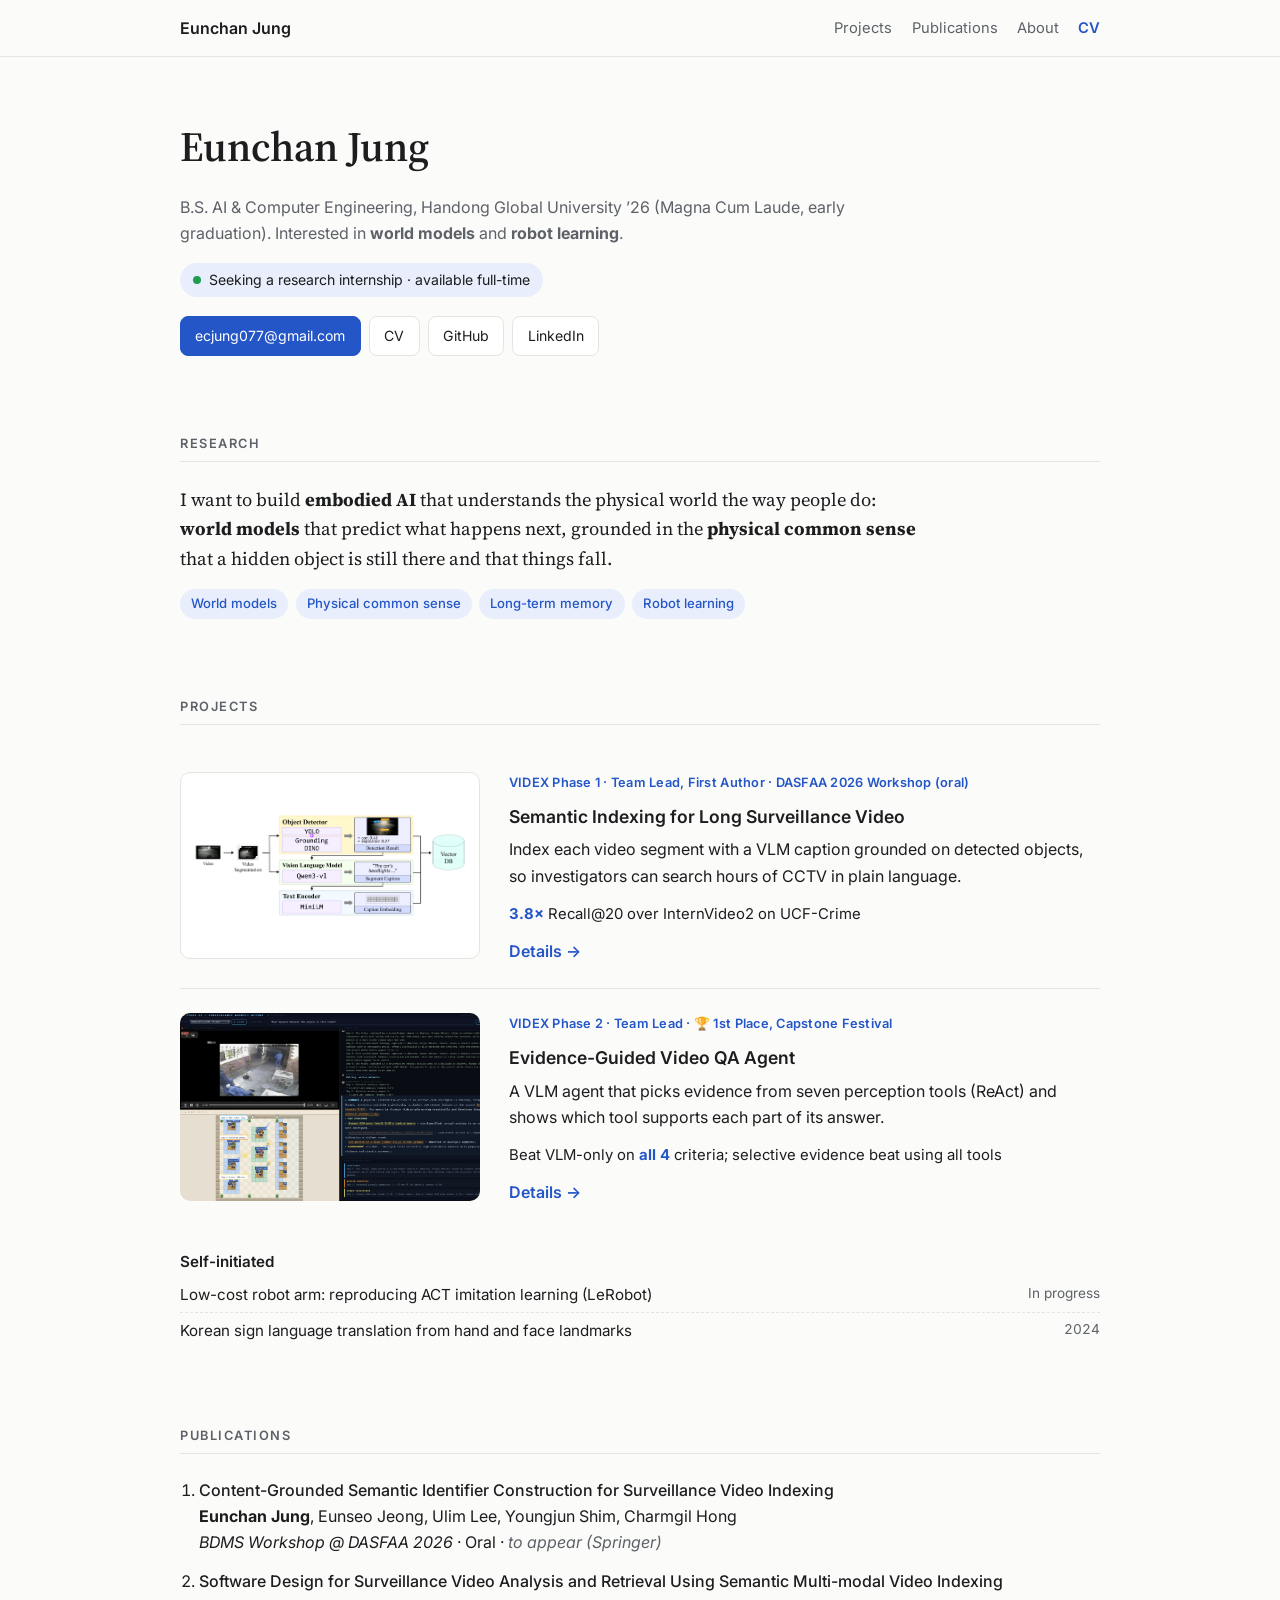
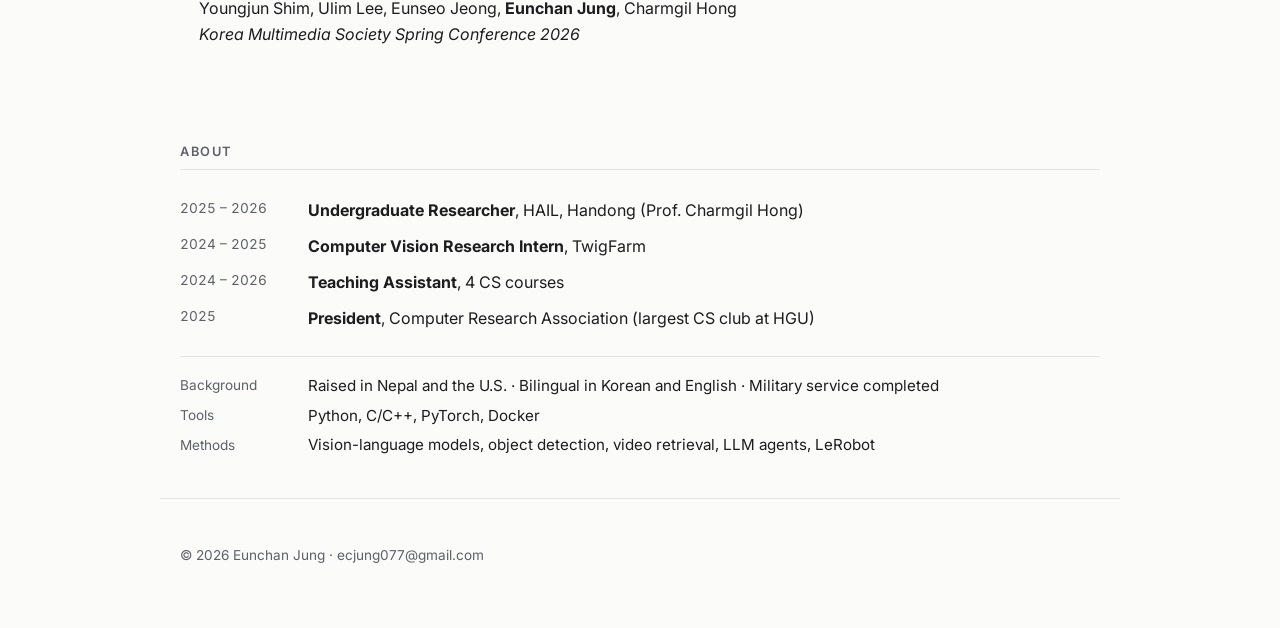
==== commit 593d84ba: "Add self-initiated projects list Co-Authored-By: Claude Opus 5.5 <noreply@anthropic.com>" ====
--- a/index.html
+++ b/index.html
@@ -109,7 +109,13 @@
       </article>
       -->
 
-      <p class="earlier"><b>Earlier:</b> Korean sign language translation from hand and face landmarks (2024)</p>
+      <div class="side">
+        <h3>Self-initiated</h3>
+        <ul>
+          <li><span>Low-cost robot arm: reproducing ACT imitation learning (LeRobot)</span><span class="when">In progress</span></li>
+          <li><span>Korean sign language translation from hand and face landmarks</span><span class="when">2024</span></li>
+        </ul>
+      </div>
     </section>
 
     <!-- ===================== PUBLICATIONS ===================== -->
--- a/css/style.css
+++ b/css/style.css
@@ -177,7 +177,7 @@
 .figure img { border-radius: var(--radius); border: 1px solid var(--line); }
 /* Paper figures have a white background: keep them on white in both themes */
 .media.fig { background: #fff; border: 1px solid var(--line); display: grid; place-items: center; padding: .6rem; }
-.project .media.fig img { object-fit: contain; }
+.project .media.fig img { object-fit: contain; object-position: center; }
 .paper-fig img { background: #fff; padding: .8rem; max-width: 900px; width: 100%; }
 .figure figcaption { color: var(--muted); font-size: .88rem; margin-top: .6rem; }
 .note { color: var(--muted); font-size: .88rem; margin: 0 0 .6rem; }
@@ -196,6 +196,12 @@
 a.media { display: block; }
 a.media:hover { opacity: .92; }
 .earlier { color: var(--muted); font-size: .92rem; margin: 1.2rem 0 0; }
+.side { margin-top: 1.4rem; }
+.side h3 { font-size: .95rem; margin: 0 0 .4rem; }
+.side ul { list-style: none; padding: 0; margin: 0; }
+.side li { display: flex; justify-content: space-between; gap: 1rem; padding: .3rem 0; font-size: .95rem; border-bottom: 1px dashed var(--line); }
+.side li:last-child { border-bottom: 0; }
+.side .when { flex: none; }
 .about-line { color: var(--muted); font-size: .93rem; margin: .4rem 0; }
 .about-line b { color: var(--text); margin-right: .4rem; }
 .brief { display: grid; grid-template-columns: 5.5rem 1fr; gap: .45rem 1rem; margin: 1rem 0 1.4rem; max-width: 46rem; }
